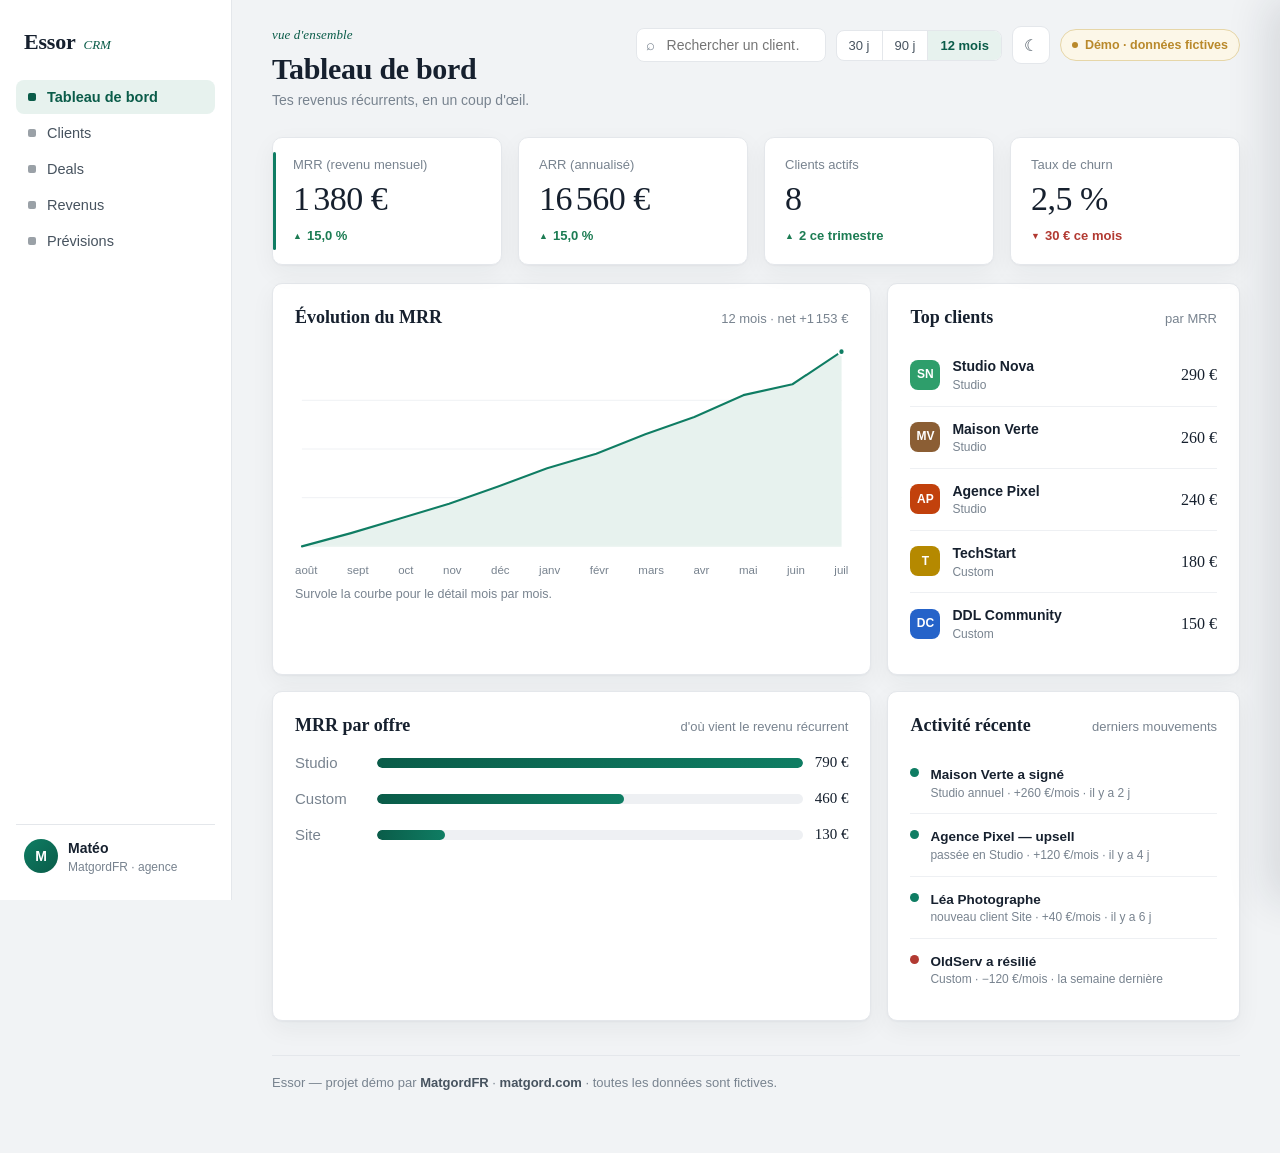
==== app.html @ 94a50cb2 "Renommer la demo CRM en « Essor » (marque, titres, meta, README) + corriger le lien du repo Co-Autho" ====
<!doctype html>
<html lang="fr">
<head>
  <meta charset="utf-8">
  <meta name="viewport" content="width=device-width, initial-scale=1">
  <title>Essor — démo (CRM + MRR)</title>
  <meta name="description" content="Démo vitrine d'un CRM avec suivi du MRR, par MatgordFR. Données fictives, un projet 100% vanilla (aucune dépendance).">
  <meta name="robots" content="index,follow">
  <link rel="stylesheet" href="assets/css/styles.css">
</head>
<body>
  <div class="app">
    <!-- Barre latérale -->
    <aside class="sidebar" id="sidebar">
      <a class="brand" href="index.html" title="Retour à la présentation" style="text-decoration:none">
        <span class="brand-mark">Essor</span><span class="brand-tag">CRM</span>
      </a>
      <nav class="nav" id="nav">
        <button class="nav-item is-active" data-v="dash"><span class="ic"></span> Tableau de bord</button>
        <button class="nav-item" data-v="clients"><span class="ic"></span> Clients</button>
        <button class="nav-item" data-v="deals"><span class="ic"></span> Deals</button>
        <button class="nav-item" data-v="revenue"><span class="ic"></span> Revenus</button>
        <button class="nav-item" data-v="forecast"><span class="ic"></span> Prévisions</button>
      </nav>
      <div class="account">
        <div class="avatar" id="acctAv">M</div>
        <div><b id="acctName">Matéo</b><small id="acctRole">MatgordFR · agence</small></div>
      </div>
    </aside>

    <!-- Contenu -->
    <main class="main">
      <div class="topbar">
        <div>
          <button class="menu-btn" id="menuBtn" aria-label="Ouvrir le menu">☰</button>
          <div class="eyebrow" id="pageEyebrow">vue d'ensemble</div>
          <h1 id="pageTitle">Tableau de bord</h1>
          <div class="sub" id="pageSub">Tes revenus récurrents, en un coup d'œil.</div>
        </div>
        <div class="topbar-right">
          <div class="search"><input id="search" type="search" placeholder="Rechercher un client…" aria-label="Rechercher un client"></div>
          <div class="segmented" id="period" role="group" aria-label="Période">
            <button data-p="1">30 j</button>
            <button data-p="3">90 j</button>
            <button data-p="12" class="is-active">12 mois</button>
          </div>
          <button class="theme-btn" id="themeBtn" aria-label="Changer de thème" title="Thème clair / sombre">☾</button>
          <span class="badge-demo">Démo · données fictives</span>
        </div>
      </div>

      <section class="view is-active" data-view="dash" id="view-dash"></section>
      <section class="view" data-view="clients" id="view-clients"></section>
      <section class="view" data-view="deals" id="view-deals"></section>
      <section class="view" data-view="revenue" id="view-revenue"></section>
      <section class="view" data-view="forecast" id="view-forecast"></section>

      <footer class="footer">
        Essor — projet démo par <b>MatgordFR</b> · <b>matgord.com</b> · toutes les données sont fictives.
      </footer>
    </main>
  </div>

  <!-- Fiche client (slide-over) -->
  <div class="backdrop" id="backdrop"></div>
  <aside class="panel" id="panel" aria-hidden="true" aria-label="Fiche client"></aside>

  <script src="assets/js/data.js"></script>
  <script src="assets/js/charts.js"></script>
  <script src="assets/js/app.js"></script>
</body>
</html>
---- assets/css/styles.css ----
/* Essor — design « grand livre » (éditorial clair).
   Papier froid + encre navy + accent émeraude (revenu) + brique (churn).
   Gros chiffres en serif (figures oldstyle = caractère ledger), données en sans
   à chiffres tabulaires (alignement). Look assumé clair, une seule direction. */

/* Polices auto-hébergées (mêmes que le site perso de MatgordFR → cohérence de marque) */
@font-face { font-family: "Fraunces"; src: url("../fonts/fraunces.woff2") format("woff2"); font-weight: 300 700; font-display: swap; }
@font-face { font-family: "Space Grotesk"; src: url("../fonts/space-grotesk.woff2") format("woff2"); font-weight: 300 700; font-display: swap; }

:root {
  --paper:      #F1F3F5;   /* fond, froid (pas cream) */
  --surface:    #FFFFFF;
  --surface-2:  #FAFBFC;
  --ink:        #16202E;   /* texte principal */
  --ink-soft:   #47535F;
  --muted:      #78838F;
  --hair:       #E4E7EB;   /* filets */
  --hair-2:     #EEF0F3;
  --accent:     #0F7D63;   /* émeraude — revenu / marque */
  --accent-ink: #0A5C49;
  --accent-wash:#E7F2EE;
  --up:         #1C7C53;
  --down:       #B23A32;   /* brique — churn */
  --down-wash:  #F7E9E7;
  --gold:       #B9892B;

  --font-ui: "Space Grotesk", -apple-system, BlinkMacSystemFont, "Segoe UI", Roboto, Helvetica, Arial, sans-serif;
  --font-display: "Fraunces", "Iowan Old Style", "Palatino Linotype", Palatino, Georgia, serif;

  --r: 10px;
  --shadow: 0 1px 2px rgba(22,32,46,.04), 0 8px 24px rgba(22,32,46,.05);
  --sidebar-w: 232px;
}

* { box-sizing: border-box; }
html, body { margin: 0; padding: 0; }
body {
  font-family: var(--font-ui);
  color: var(--ink);
  background: var(--paper);
  font-size: 15px;
  line-height: 1.45;
  -webkit-font-smoothing: antialiased;
}
.num { font-variant-numeric: lining-nums tabular-nums; }
.eyebrow {
  font-family: var(--font-display);
  font-style: italic;
  font-size: 13px;
  color: var(--accent-ink);
  letter-spacing: .01em;
}
.muted { color: var(--muted); }
h1, h2, h3 { margin: 0; font-weight: 600; }

/* ---------- Layout ---------- */
.app { display: grid; grid-template-columns: var(--sidebar-w) 1fr; min-height: 100vh; }

.sidebar {
  background: var(--surface);
  border-right: 1px solid var(--hair);
  display: flex; flex-direction: column;
  padding: 22px 16px;
  position: sticky; top: 0; height: 100vh;
}
.brand { display: flex; align-items: baseline; gap: 8px; padding: 4px 8px 22px; }
.brand-mark {
  font-family: var(--font-display); font-weight: 700; font-size: 22px;
  color: var(--ink); letter-spacing: -.01em;
}
.brand-tag { font-family: var(--font-display); font-style: italic; font-size: 13px; color: var(--accent-ink); }

.nav { display: flex; flex-direction: column; gap: 2px; }
.nav-item {
  display: flex; align-items: center; gap: 11px;
  padding: 9px 12px; border-radius: 8px;
  color: var(--ink-soft); text-decoration: none;
  font-size: 14.5px; cursor: pointer; border: 0; background: none; width: 100%; text-align: left;
  font-family: var(--font-ui);
}
.nav-item:hover { background: var(--hair-2); color: var(--ink); }
.nav-item.is-active { background: var(--accent-wash); color: var(--accent-ink); font-weight: 600; }
.nav-item .ic { width: 8px; height: 8px; border-radius: 2px; background: currentColor; opacity: .55; flex: none; }
.nav-item.is-active .ic { opacity: 1; }

.account {
  margin-top: auto; display: flex; align-items: center; gap: 10px;
  padding: 12px 8px 2px; border-top: 1px solid var(--hair);
}
.avatar {
  width: 34px; height: 34px; border-radius: 50%; flex: none;
  display: grid; place-items: center; color: #fff; font-weight: 700; font-size: 14px;
  background: linear-gradient(135deg, var(--accent), var(--accent-ink));
}
.account b { font-size: 14px; }
.account small { display: block; color: var(--muted); font-size: 12px; }

/* ---------- Main / topbar ---------- */
.main { padding: 26px 40px 60px; max-width: 1760px; }
.topbar { display: flex; align-items: flex-start; justify-content: space-between; gap: 18px; margin-bottom: 26px; }
.topbar h1 { font-family: var(--font-display); font-size: 30px; letter-spacing: -.01em; margin-top: 2px; }
.topbar .sub { color: var(--muted); font-size: 14px; }
.topbar-right { display: flex; align-items: center; gap: 10px; flex-wrap: wrap; justify-content: flex-end; }

.badge-demo {
  display: inline-flex; align-items: center; gap: 7px;
  font-size: 12.5px; font-weight: 600; color: var(--gold);
  border: 1px solid #E6D6A8; background: #FCF7E8; padding: 6px 11px; border-radius: 999px;
}
.badge-demo::before { content: ""; width: 6px; height: 6px; border-radius: 50%; background: var(--gold); }

.search { position: relative; }
.search input {
  font-family: var(--font-ui); font-size: 14px; color: var(--ink);
  border: 1px solid var(--hair); background: var(--surface); border-radius: 8px;
  padding: 8px 12px 8px 30px; width: 190px; outline: none;
}
.search input:focus { border-color: var(--accent); box-shadow: 0 0 0 3px var(--accent-wash); }
.search::before { content: "⌕"; position: absolute; left: 10px; top: 50%; transform: translateY(-50%); color: var(--muted); font-size: 15px; }

.segmented { display: inline-flex; border: 1px solid var(--hair); border-radius: 8px; overflow: hidden; background: var(--surface); }
.segmented button {
  font-family: var(--font-ui); font-size: 13px; color: var(--ink-soft);
  border: 0; background: none; padding: 7px 12px; cursor: pointer;
}
.segmented button + button { border-left: 1px solid var(--hair); }
.segmented button.is-active { background: var(--accent-wash); color: var(--accent-ink); font-weight: 600; }

.btn {
  font-family: var(--font-ui); font-size: 13.5px; color: var(--ink);
  border: 1px solid var(--hair); background: var(--surface); border-radius: 8px;
  padding: 7px 13px; cursor: pointer;
}
.btn:hover { border-color: var(--muted); }

/* ---------- Views ---------- */
.view { display: none; }
.view.is-active { display: block; animation: fade .25s ease; }
@keyframes fade { from { opacity: 0; transform: translateY(4px); } to { opacity: 1; transform: none; } }

/* ---------- Cards & grids ---------- */
.card { background: var(--surface); border: 1px solid var(--hair); border-radius: var(--r); box-shadow: var(--shadow); }
.card-pad { padding: 20px 22px; }
.card-head { display: flex; align-items: baseline; justify-content: space-between; gap: 12px; margin-bottom: 14px; }
.card-head h2 { font-family: var(--font-display); font-size: 18px; }
.card-head .sub { color: var(--muted); font-size: 13px; }

.grid-kpi { display: grid; grid-template-columns: repeat(4, 1fr); gap: 16px; margin-bottom: 18px; }
.kpi { background: var(--surface); border: 1px solid var(--hair); border-radius: var(--r); padding: 18px 20px; box-shadow: var(--shadow); }
.kpi .kpi-label { color: var(--muted); font-size: 13px; margin-bottom: 8px; }
.kpi .kpi-val { font-family: var(--font-display); font-size: 34px; line-height: 1; letter-spacing: -.015em; }
.kpi .kpi-delta { margin-top: 11px; font-size: 13px; font-weight: 600; display: inline-flex; align-items: center; gap: 5px; }
.delta-up { color: var(--up); }
.delta-down { color: var(--down); }
.delta-up::before { content: "▲"; font-size: 9px; }
.delta-down::before { content: "▼"; font-size: 9px; }
.kpi.accent { position: relative; }
.kpi.accent::before { content: ""; position: absolute; left: 0; top: 14px; bottom: 14px; width: 3px; border-radius: 3px; background: var(--accent); }

.grid-2 { display: grid; grid-template-columns: 1.7fr 1fr; gap: 16px; }
.grid-2.rev { grid-template-columns: 1fr 1fr; }
.stack { display: flex; flex-direction: column; gap: 16px; }

/* ---------- Charts ---------- */
.chart-wrap { height: 210px; position: relative; }
.chart { width: 100%; height: 100%; display: block; }
.chart-grid { stroke: var(--hair-2); stroke-width: 1; }
.chart-area-fill { fill: var(--accent-wash); animation: fadeIn .7s ease both; }
.chart-area-line { fill: none; stroke: var(--accent); stroke-width: 2.25; stroke-linecap: round; stroke-linejoin: round; stroke-dasharray: 1500; stroke-dashoffset: 1500; animation: draw 1.2s cubic-bezier(.4,0,.2,1) forwards; }
.chart-dot { fill: var(--accent); stroke: var(--surface); stroke-width: 2; }
.bar-new { fill: var(--accent); }
.bar-churn { fill: var(--down); opacity: .85; }
.axis { display: flex; justify-content: space-between; margin-top: 8px; color: var(--muted); font-size: 11.5px; }
.legend { display: flex; gap: 16px; font-size: 12.5px; color: var(--ink-soft); margin-bottom: 6px; }
.legend span { display: inline-flex; align-items: center; gap: 6px; }
.dot { width: 9px; height: 9px; border-radius: 3px; display: inline-block; }
.dot.acc { background: var(--accent); } .dot.dn { background: var(--down); }

.spark { width: 150px; height: 38px; }
.spark-line { fill: none; stroke: var(--accent); stroke-width: 2; stroke-linecap: round; stroke-linejoin: round; stroke-dasharray: 600; stroke-dashoffset: 600; animation: draw 1s ease .1s forwards; }

/* ---------- Lists / bars ---------- */
.list { display: flex; flex-direction: column; }
.row {
  display: flex; align-items: center; gap: 12px; padding: 11px 0; border-top: 1px solid var(--hair-2);
  cursor: pointer;
}
.list .row:first-child { border-top: 0; }
.row:hover { background: var(--surface-2); }
.chip { width: 30px; height: 30px; border-radius: 8px; flex: none; display: grid; place-items: center; color: #fff; font-size: 12px; font-weight: 700; }
.row .who { flex: 1; min-width: 0; }
.row .who b { font-size: 14px; }
.row .who small { display: block; color: var(--muted); font-size: 12px; }
.row .amt { font-family: var(--font-display); font-size: 16px; }

.bars { display: flex; flex-direction: column; gap: 14px; }
.bar-line { display: grid; grid-template-columns: 70px 1fr auto; align-items: center; gap: 12px; }
.bar-track { height: 10px; background: var(--hair-2); border-radius: 999px; overflow: hidden; }
.bar-fill { display: block; height: 100%; min-width: 6px; width: 0; background: linear-gradient(90deg, var(--accent-ink), var(--accent)); border-radius: 999px; transition: width .9s cubic-bezier(.22,1,.36,1); }
.bar-line .val { font-family: var(--font-display); font-size: 15px; }

/* ---------- Table ---------- */
.table-wrap { overflow-x: auto; }
table.data { width: 100%; border-collapse: collapse; font-size: 14px; }
table.data th, table.data td { text-align: left; padding: 12px 14px; border-bottom: 1px solid var(--hair-2); white-space: nowrap; }
table.data th {
  color: var(--muted); font-weight: 600; font-size: 12.5px; cursor: pointer; user-select: none;
  position: sticky; top: 0; background: var(--surface);
}
table.data th.sortable:hover { color: var(--ink); }
table.data th .arrow { opacity: .4; font-size: 10px; }
table.data th.sorted .arrow { opacity: 1; color: var(--accent-ink); }
table.data td.right, table.data th.right { text-align: right; }
table.data tbody tr { cursor: pointer; }
table.data tbody tr:hover { background: var(--surface-2); }
.status { display: inline-flex; align-items: center; gap: 6px; font-size: 12.5px; font-weight: 600; }
.status.actif { color: var(--up); } .status.résilié { color: var(--muted); }
.status::before { content: ""; width: 7px; height: 7px; border-radius: 50%; background: currentColor; }
.tag-offer { font-size: 12px; color: var(--ink-soft); border: 1px solid var(--hair); border-radius: 6px; padding: 2px 8px; }

/* ---------- Kanban ---------- */
.kanban { display: grid; grid-template-columns: repeat(4, 1fr); gap: 14px; }
.col { background: var(--surface-2); border: 1px solid var(--hair); border-radius: var(--r); padding: 12px; }
.col-head { display: flex; align-items: center; justify-content: space-between; margin-bottom: 10px; padding: 2px 4px; }
.col-head b { font-size: 13px; }
.col-head .count { font-size: 12px; color: var(--muted); background: var(--hair-2); border-radius: 999px; padding: 1px 8px; }
.deal { background: var(--surface); border: 1px solid var(--hair); border-radius: 8px; padding: 11px; margin-bottom: 10px; }
.deal:last-child { margin-bottom: 0; }
.deal .dh { display: flex; align-items: center; gap: 9px; margin-bottom: 7px; }
.deal .dh b { font-size: 13.5px; }
.deal .dv { font-family: var(--font-display); font-size: 17px; }
.deal small { color: var(--muted); font-size: 12px; }

/* ---------- Feed ---------- */
.feed { display: flex; flex-direction: column; }
.feed .ev { display: flex; gap: 11px; padding: 11px 0; border-top: 1px solid var(--hair-2); }
.feed .ev:first-child { border-top: 0; }
.feed .kind { width: 9px; height: 9px; border-radius: 50%; margin-top: 5px; flex: none; }
.kind.won, .kind.new, .kind.upsell { background: var(--accent); }
.kind.churn { background: var(--down); }
.feed .ev b { font-size: 13.5px; } .feed .ev small { display: block; color: var(--muted); font-size: 12px; }

/* ---------- Slide-over : fiche client ---------- */
.backdrop { position: fixed; inset: 0; background: rgba(22,32,46,.32); opacity: 0; visibility: hidden; transition: opacity .2s ease, visibility .2s; z-index: 40; }
.backdrop.open { opacity: 1; visibility: visible; }
.panel {
  position: fixed; top: 0; right: 0; height: 100vh; width: 380px; max-width: 92vw;
  background: var(--surface); border-left: 1px solid var(--hair); box-shadow: -12px 0 40px rgba(22,32,46,.12);
  transform: translateX(100%); transition: transform .28s cubic-bezier(.4,0,.2,1); z-index: 41;
  display: flex; flex-direction: column; padding: 24px 24px 28px; overflow-y: auto;
}
.panel.open { transform: none; }
.panel .px-close { position: absolute; top: 16px; right: 16px; border: 0; background: none; font-size: 22px; color: var(--muted); cursor: pointer; line-height: 1; }
.panel .px-close:hover { color: var(--ink); }
.panel .px-head { display: flex; align-items: center; gap: 13px; margin-bottom: 18px; }
.panel .px-head .chip { width: 44px; height: 44px; border-radius: 11px; font-size: 16px; }
.panel .px-head h3 { font-family: var(--font-display); font-size: 20px; }
.panel .px-mrr { font-family: var(--font-display); font-size: 40px; line-height: 1; margin: 6px 0 2px; }
.px-grid { display: grid; grid-template-columns: 1fr 1fr; gap: 12px; margin: 18px 0; }
.px-cell { border: 1px solid var(--hair); border-radius: 8px; padding: 11px 13px; }
.px-cell small { color: var(--muted); font-size: 12px; display: block; margin-bottom: 3px; }
.px-cell b { font-size: 15px; }
.px-note { background: var(--surface-2); border: 1px solid var(--hair-2); border-radius: 8px; padding: 12px 14px; font-size: 13.5px; color: var(--ink-soft); }
.px-label { color: var(--muted); font-size: 12px; text-transform: uppercase; letter-spacing: .06em; margin: 16px 0 8px; }

/* ---------- Divers ---------- */
.footer { margin-top: 34px; padding-top: 18px; border-top: 1px solid var(--hair); color: var(--muted); font-size: 13px; }
.footer b { color: var(--ink-soft); }
.hint { color: var(--muted); font-size: 12.5px; }

.menu-btn { display: none; }

/* ---------- Responsive ---------- */
@media (max-width: 960px) {
  .grid-kpi { grid-template-columns: repeat(2, 1fr); }
  .grid-2, .grid-2.rev { grid-template-columns: 1fr; }
  .kanban { grid-template-columns: repeat(2, 1fr); }
}
@media (max-width: 760px) {
  .app { grid-template-columns: 1fr; }
  .sidebar {
    position: fixed; left: 0; top: 0; z-index: 45; width: 240px; height: 100vh;
    transform: translateX(-100%); transition: transform .26s ease;
  }
  .sidebar.open { transform: none; }
  .main { padding: 18px 18px 50px; }
  .menu-btn { display: inline-grid; place-items: center; width: 40px; height: 40px; border: 1px solid var(--hair); background: var(--surface); border-radius: 9px; cursor: pointer; }
  .topbar { flex-direction: column; }
  .topbar-right { justify-content: flex-start; }
  .search input { width: 100%; }
}
@media (max-width: 520px) {
  .grid-kpi { grid-template-columns: 1fr; }
  .kanban { grid-template-columns: 1fr; }
}

/* ===================== Animations ===================== */
@keyframes draw { to { stroke-dashoffset: 0; } }
@keyframes fadeIn { from { opacity: 0; } to { opacity: 1; } }
@keyframes grow { from { transform: scaleY(0); } }
@keyframes rise { from { opacity: 0; transform: translateY(8px); } to { opacity: 1; transform: none; } }

.bar-new, .bar-churn, .wf-up, .wf-down, .wf-total { transform-box: fill-box; transform-origin: bottom; animation: grow .7s cubic-bezier(.22,1,.36,1) both; }
.kpi, .metric { animation: rise .5s ease both; }
.grid-kpi > :nth-child(2), .metrics > :nth-child(2) { animation-delay: .05s; }
.grid-kpi > :nth-child(3), .metrics > :nth-child(3) { animation-delay: .10s; }
.grid-kpi > :nth-child(4), .metrics > :nth-child(4) { animation-delay: .15s; }

/* Transitions de thème */
body, .sidebar, .card, .kpi, .metric, .col, .deal, .panel, table.data th, .search input,
.segmented, .segmented button, .btn, .nav-item, .theme-btn, .bar-track {
  transition: background-color .3s ease, color .3s ease, border-color .3s ease;
}

/* ===================== Waterfall MRR ===================== */
.wf-total { fill: var(--ink-soft); }
.wf-up { fill: var(--accent); }
.wf-down { fill: var(--down); }
.wf-conn { stroke: var(--muted); stroke-width: 1; stroke-dasharray: 2 3; opacity: .55; }
.wf-cap { fill: var(--muted); font-size: 11px; font-family: var(--font-ui); }
.wf-legend { display: flex; gap: 16px; flex-wrap: wrap; font-size: 12.5px; color: var(--ink-soft); margin-top: 10px; }

/* ===================== Métriques SaaS ===================== */
.metrics { display: grid; grid-template-columns: repeat(4, 1fr); gap: 14px; }
.metric { border: 1px solid var(--hair); border-radius: 10px; padding: 14px 16px; background: var(--surface-2); }
.metric .m-label { color: var(--muted); font-size: 12.5px; display: flex; align-items: center; gap: 7px; }
.metric .m-val { font-family: var(--font-display); font-size: 26px; margin-top: 6px; letter-spacing: -.01em; }
.metric .m-hint { color: var(--muted); font-size: 11.5px; margin-top: 4px; }
.badge-good { font-size: 10.5px; font-weight: 700; color: var(--up); background: var(--accent-wash); border-radius: 999px; padding: 1px 7px; }

/* ===================== Tooltip graphe ===================== */
.tip { position: absolute; top: 2px; transform: translateX(-50%); pointer-events: none; opacity: 0; transition: opacity .12s; z-index: 3;
  background: var(--ink); color: var(--surface); font-size: 12px; padding: 6px 9px; border-radius: 7px; white-space: nowrap; box-shadow: var(--shadow); }
.tip b { font-family: var(--font-display); }
.tip.show { opacity: 1; }
.guide { position: absolute; top: 6px; bottom: 24px; width: 1px; background: var(--accent); opacity: 0; pointer-events: none; z-index: 2; }
.guide.show { opacity: .45; }

/* ===================== Bouton thème ===================== */
.theme-btn { width: 38px; height: 38px; display: inline-grid; place-items: center; border: 1px solid var(--hair); background: var(--surface); border-radius: 9px; cursor: pointer; font-size: 16px; color: var(--ink-soft); }
.theme-btn:hover { border-color: var(--muted); color: var(--ink); }

/* ===================== THÈME SOMBRE ===================== */
:root[data-theme="dark"] {
  --paper: #0E141C; --surface: #161D28; --surface-2: #121A24; --ink: #E8ECF1; --ink-soft: #AEB8C4;
  --muted: #808C9A; --hair: #26313F; --hair-2: #1E2732;
  --accent: #2FA37F; --accent-ink: #46BE97; --accent-wash: #16271F;
  --up: #46BE97; --down: #E0705F; --down-wash: #2A1A18; --gold: #D8B25A;
  --shadow: 0 1px 2px rgba(0,0,0,.3), 0 10px 30px rgba(0,0,0,.4);
}
:root[data-theme="dark"] .badge-demo { background: #241E10; border-color: #48401F; }
:root[data-theme="dark"] .avatar { color: #08120D; }

@media (prefers-reduced-motion: reduce) {
  *, *::before, *::after { animation-duration: .001ms !important; transition-duration: .001ms !important; }
}
:focus-visible { outline: 2px solid var(--accent); outline-offset: 2px; border-radius: 4px; }
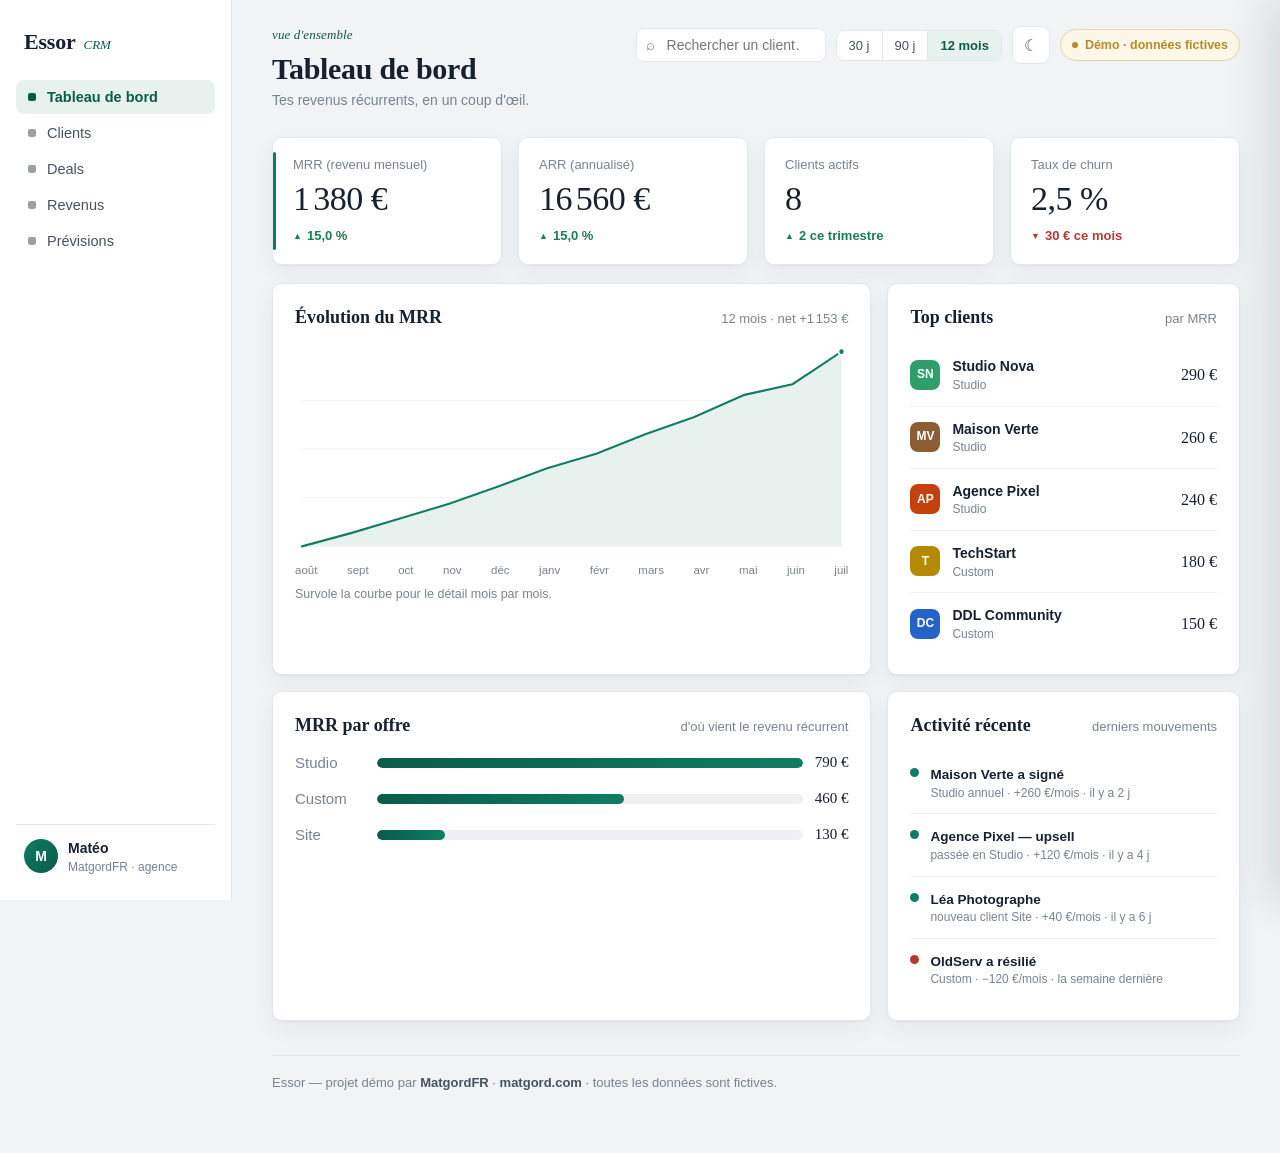
==== commit 7dccc662: "Essor: ajouter le favicon (barres ascendantes emeraude, SVG data-URI) Co-Authored-By: Claude Opus 4." ====
--- a/app.html
+++ b/app.html
@@ -6,6 +6,7 @@
   <title>Essor — démo (CRM + MRR)</title>
   <meta name="description" content="Démo vitrine d'un CRM avec suivi du MRR, par MatgordFR. Données fictives, un projet 100% vanilla (aucune dépendance).">
   <meta name="robots" content="index,follow">
+  <link rel="icon" href="data:image/svg+xml,%3Csvg%20xmlns='http://www.w3.org/2000/svg'%20viewBox='0%200%2032%2032'%3E%3Crect%20width='32'%20height='32'%20rx='7'%20fill='%230F7D63'/%3E%3Crect%20x='8'%20y='18'%20width='4'%20height='6'%20rx='1'%20fill='%23F1F3F5'/%3E%3Crect%20x='14'%20y='14'%20width='4'%20height='10'%20rx='1'%20fill='%23F1F3F5'/%3E%3Crect%20x='20'%20y='10'%20width='4'%20height='14'%20rx='1'%20fill='%23F1F3F5'/%3E%3C/svg%3E">
   <link rel="stylesheet" href="assets/css/styles.css">
 </head>
 <body>
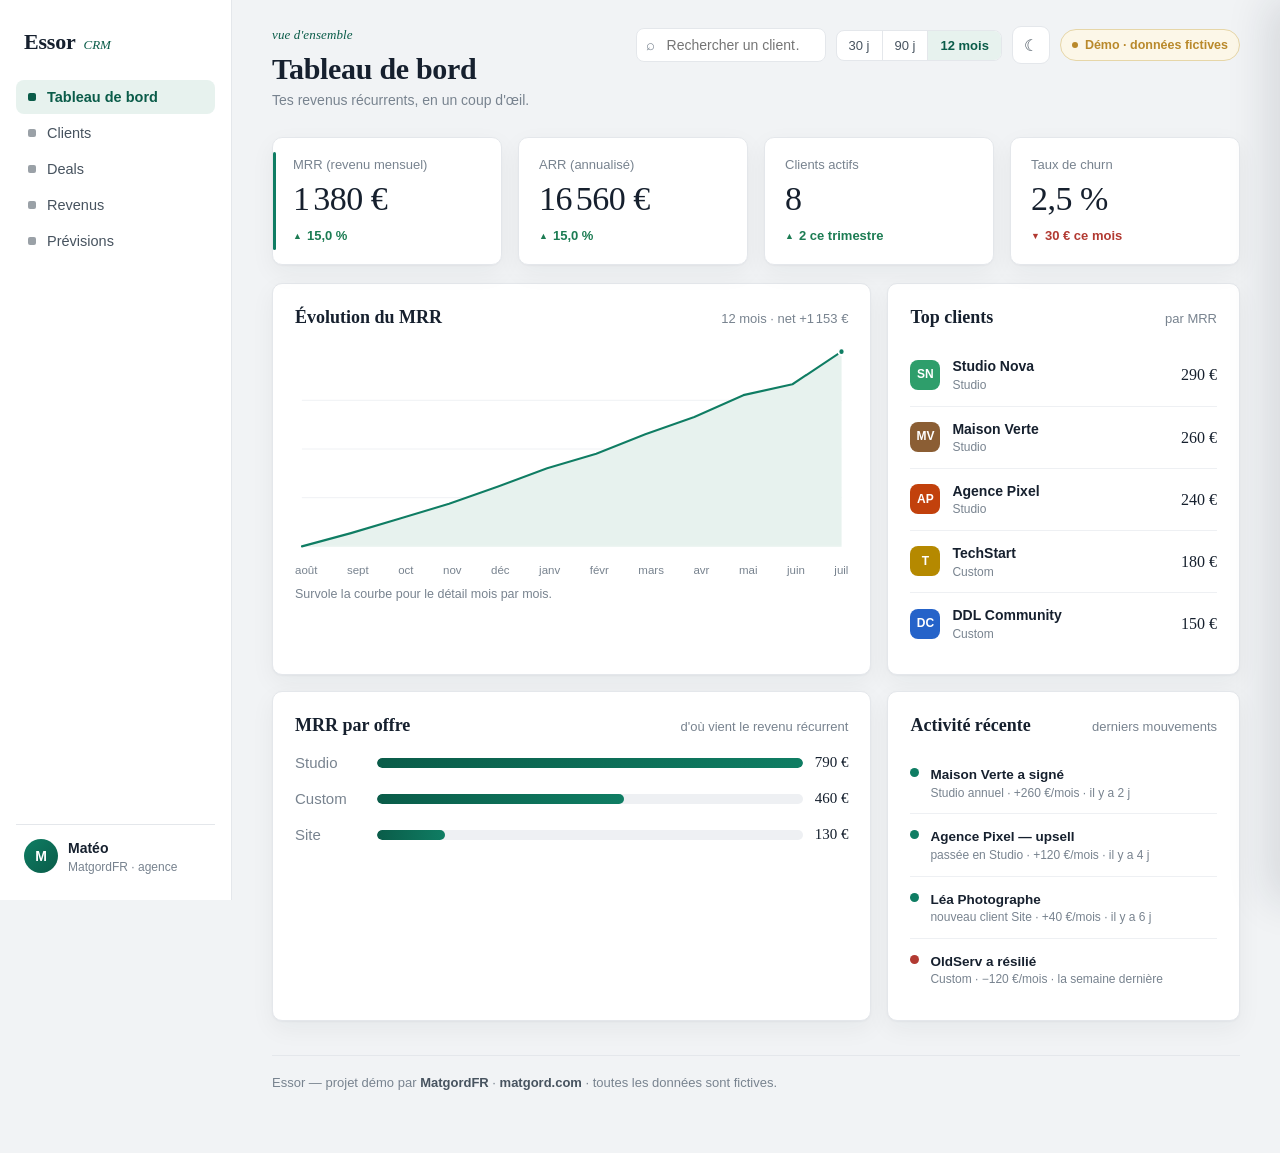
==== commit a928e11b: "Essor: CSP + referrer + og:image/twitter + carte sociale régénérée + refactor styles inline - index." ====
--- a/app.html
+++ b/app.html
@@ -3,10 +3,12 @@
 <head>
   <meta charset="utf-8">
   <meta name="viewport" content="width=device-width, initial-scale=1">
+  <meta http-equiv="Content-Security-Policy" content="default-src 'self'; base-uri 'none'; object-src 'none'; form-action 'none'; frame-src 'none'; img-src 'self' data:; font-src 'self'; style-src 'self' 'unsafe-inline'; script-src 'self'; connect-src 'none'">
   <title>Essor — démo (CRM + MRR)</title>
   <meta name="description" content="Démo vitrine d'un CRM avec suivi du MRR, par MatgordFR. Données fictives, un projet 100% vanilla (aucune dépendance).">
   <meta name="robots" content="index,follow">
   <link rel="icon" href="data:image/svg+xml,%3Csvg%20xmlns='http://www.w3.org/2000/svg'%20viewBox='0%200%2032%2032'%3E%3Crect%20width='32'%20height='32'%20rx='7'%20fill='%230F7D63'/%3E%3Crect%20x='8'%20y='18'%20width='4'%20height='6'%20rx='1'%20fill='%23F1F3F5'/%3E%3Crect%20x='14'%20y='14'%20width='4'%20height='10'%20rx='1'%20fill='%23F1F3F5'/%3E%3Crect%20x='20'%20y='10'%20width='4'%20height='14'%20rx='1'%20fill='%23F1F3F5'/%3E%3C/svg%3E">
+  <meta name="referrer" content="no-referrer">
   <link rel="stylesheet" href="assets/css/styles.css">
 </head>
 <body>
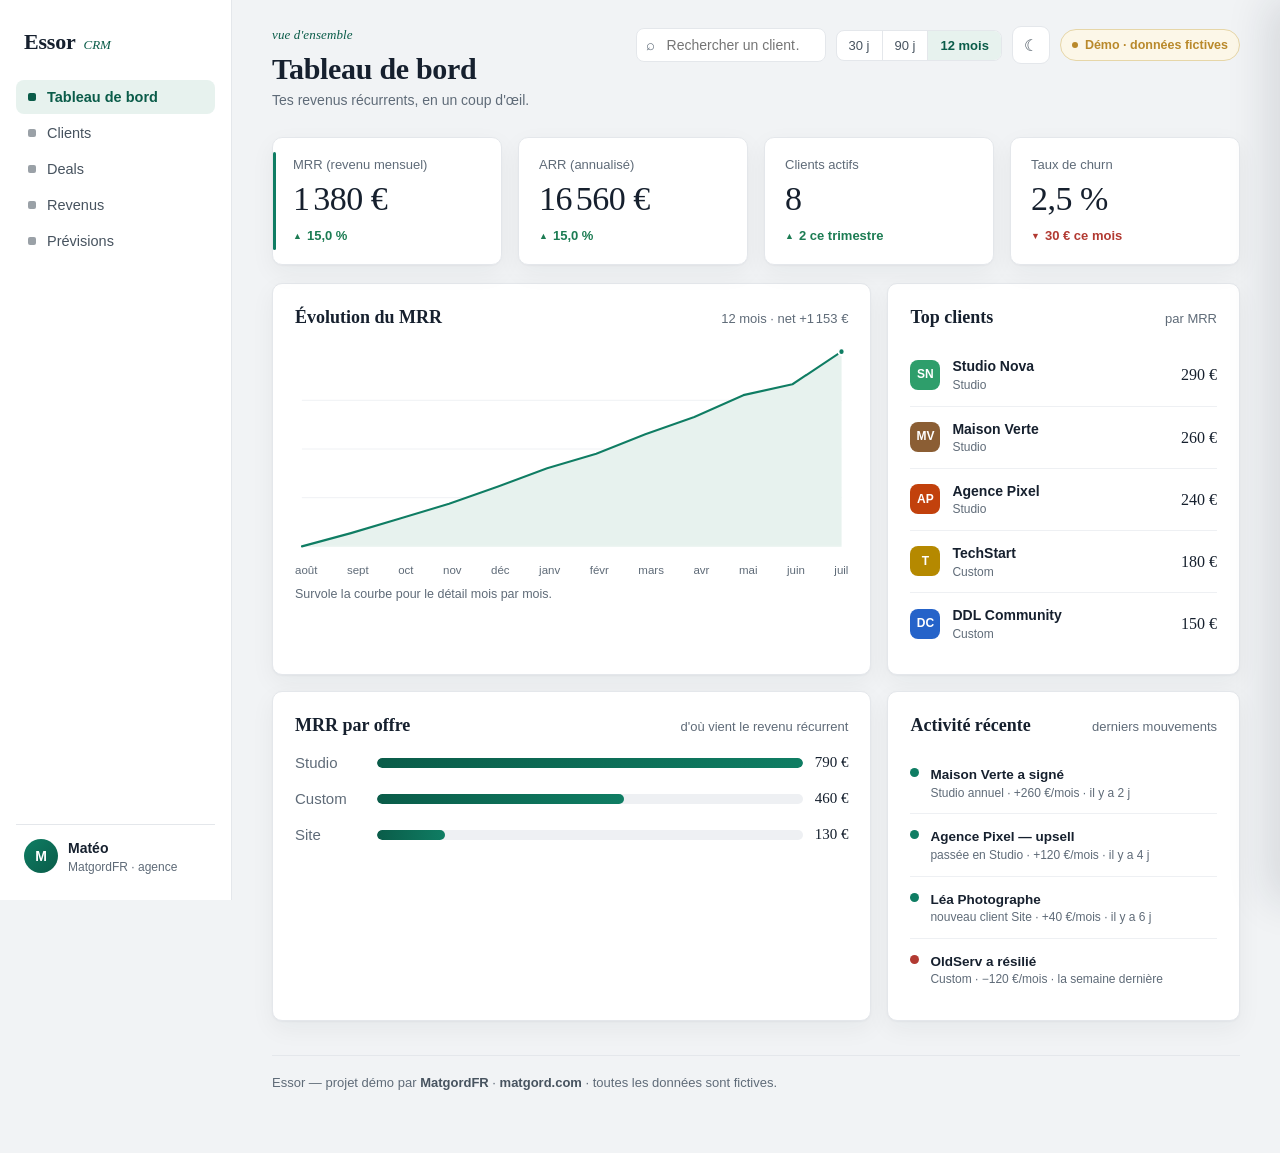
==== commit 76703cc4: "Essor: audit — contraste --muted AA, a11y clavier (lignes/tri role+tabindex+keydown), canonical x2, " ====
--- a/app.html
+++ b/app.html
@@ -6,7 +6,8 @@
   <meta http-equiv="Content-Security-Policy" content="default-src 'self'; base-uri 'none'; object-src 'none'; form-action 'none'; frame-src 'none'; img-src 'self' data:; font-src 'self'; style-src 'self' 'unsafe-inline'; script-src 'self'; connect-src 'none'">
   <title>Essor — démo (CRM + MRR)</title>
   <meta name="description" content="Démo vitrine d'un CRM avec suivi du MRR, par MatgordFR. Données fictives, un projet 100% vanilla (aucune dépendance).">
-  <meta name="robots" content="index,follow">
+  <meta name="robots" content="noindex,follow">
+  <link rel="canonical" href="https://matgordfr.github.io/site-tableau-de-bord/">
   <link rel="icon" href="data:image/svg+xml,%3Csvg%20xmlns='http://www.w3.org/2000/svg'%20viewBox='0%200%2032%2032'%3E%3Crect%20width='32'%20height='32'%20rx='7'%20fill='%230F7D63'/%3E%3Crect%20x='8'%20y='18'%20width='4'%20height='6'%20rx='1'%20fill='%23F1F3F5'/%3E%3Crect%20x='14'%20y='14'%20width='4'%20height='10'%20rx='1'%20fill='%23F1F3F5'/%3E%3Crect%20x='20'%20y='10'%20width='4'%20height='14'%20rx='1'%20fill='%23F1F3F5'/%3E%3C/svg%3E">
   <meta name="referrer" content="no-referrer">
   <link rel="stylesheet" href="assets/css/styles.css">
--- a/assets/css/styles.css
+++ b/assets/css/styles.css
@@ -13,7 +13,7 @@
   --surface-2:  #FAFBFC;
   --ink:        #16202E;   /* texte principal */
   --ink-soft:   #47535F;
-  --muted:      #78838F;
+  --muted:      #5F6B78;
   --hair:       #E4E7EB;   /* filets */
   --hair-2:     #EEF0F3;
   --accent:     #0F7D63;   /* émeraude — revenu / marque */
